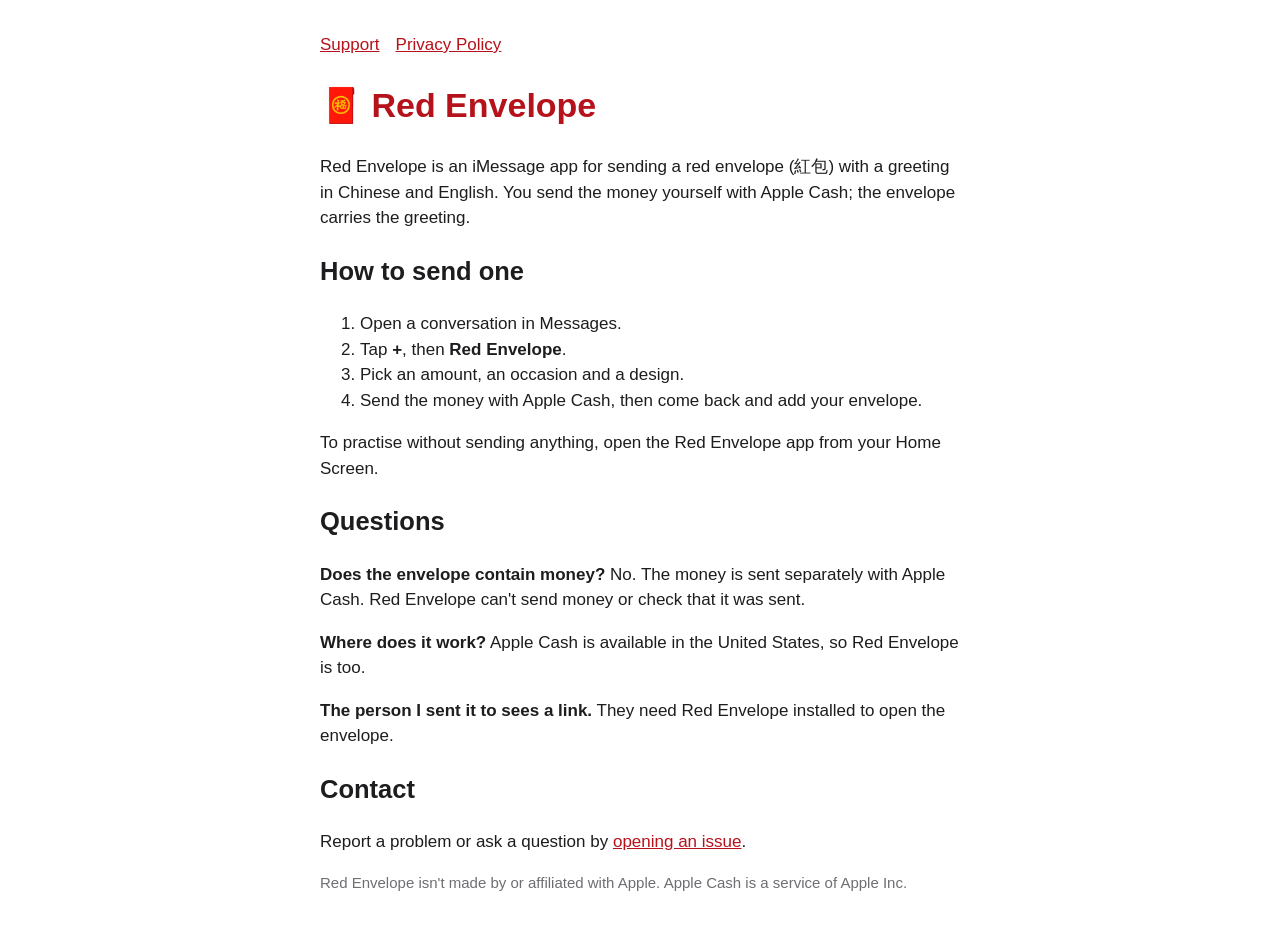
==== index.html @ f0222938 "Add support, privacy policy and envelope fallback pages Co-Authored-By: Claude Opus 5.5 <noreply@ant" ====
<!DOCTYPE html>
<html lang="en">
<head>
<meta charset="utf-8">
<meta name="viewport" content="width=device-width, initial-scale=1">
<title>Red Envelope: Support</title>
<link rel="stylesheet" href="style.css">
</head>
<body>
<nav><a href="./">Support</a><a href="privacy.html">Privacy Policy</a></nav>
<h1>🧧 Red Envelope</h1>
<p>Red Envelope is an iMessage app for sending a red envelope (紅包) with a greeting in Chinese and English. You send the money yourself with Apple Cash; the envelope carries the greeting.</p>

<h2>How to send one</h2>
<ol>
<li>Open a conversation in Messages.</li>
<li>Tap <strong>+</strong>, then <strong>Red Envelope</strong>.</li>
<li>Pick an amount, an occasion and a design.</li>
<li>Send the money with Apple Cash, then come back and add your envelope.</li>
</ol>
<p>To practise without sending anything, open the Red Envelope app from your Home Screen.</p>

<h2>Questions</h2>
<p><strong>Does the envelope contain money?</strong> No. The money is sent separately with Apple Cash. Red Envelope can't send money or check that it was sent.</p>
<p><strong>Where does it work?</strong> Apple Cash is available in the United States, so Red Envelope is too.</p>
<p><strong>The person I sent it to sees a link.</strong> They need Red Envelope installed to open the envelope.</p>

<h2>Contact</h2>
<p>Report a problem or ask a question by <a href="https://github.com/alberttwong/redenvelope-site/issues">opening an issue</a>.</p>

<p class="note">Red Envelope isn't made by or affiliated with Apple. Apple Cash is a service of Apple Inc.</p>
</body>
</html>
---- style.css ----
body { font: 17px/1.5 -apple-system, BlinkMacSystemFont, "PingFang TC", sans-serif; max-width: 640px; margin: 0 auto; padding: 32px 20px; color: #1d1d1f; }
h1 { color: #b5121b; }
a { color: #b5121b; }
.note { color: #6e6e73; font-size: 15px; }
nav a { margin-right: 16px; }
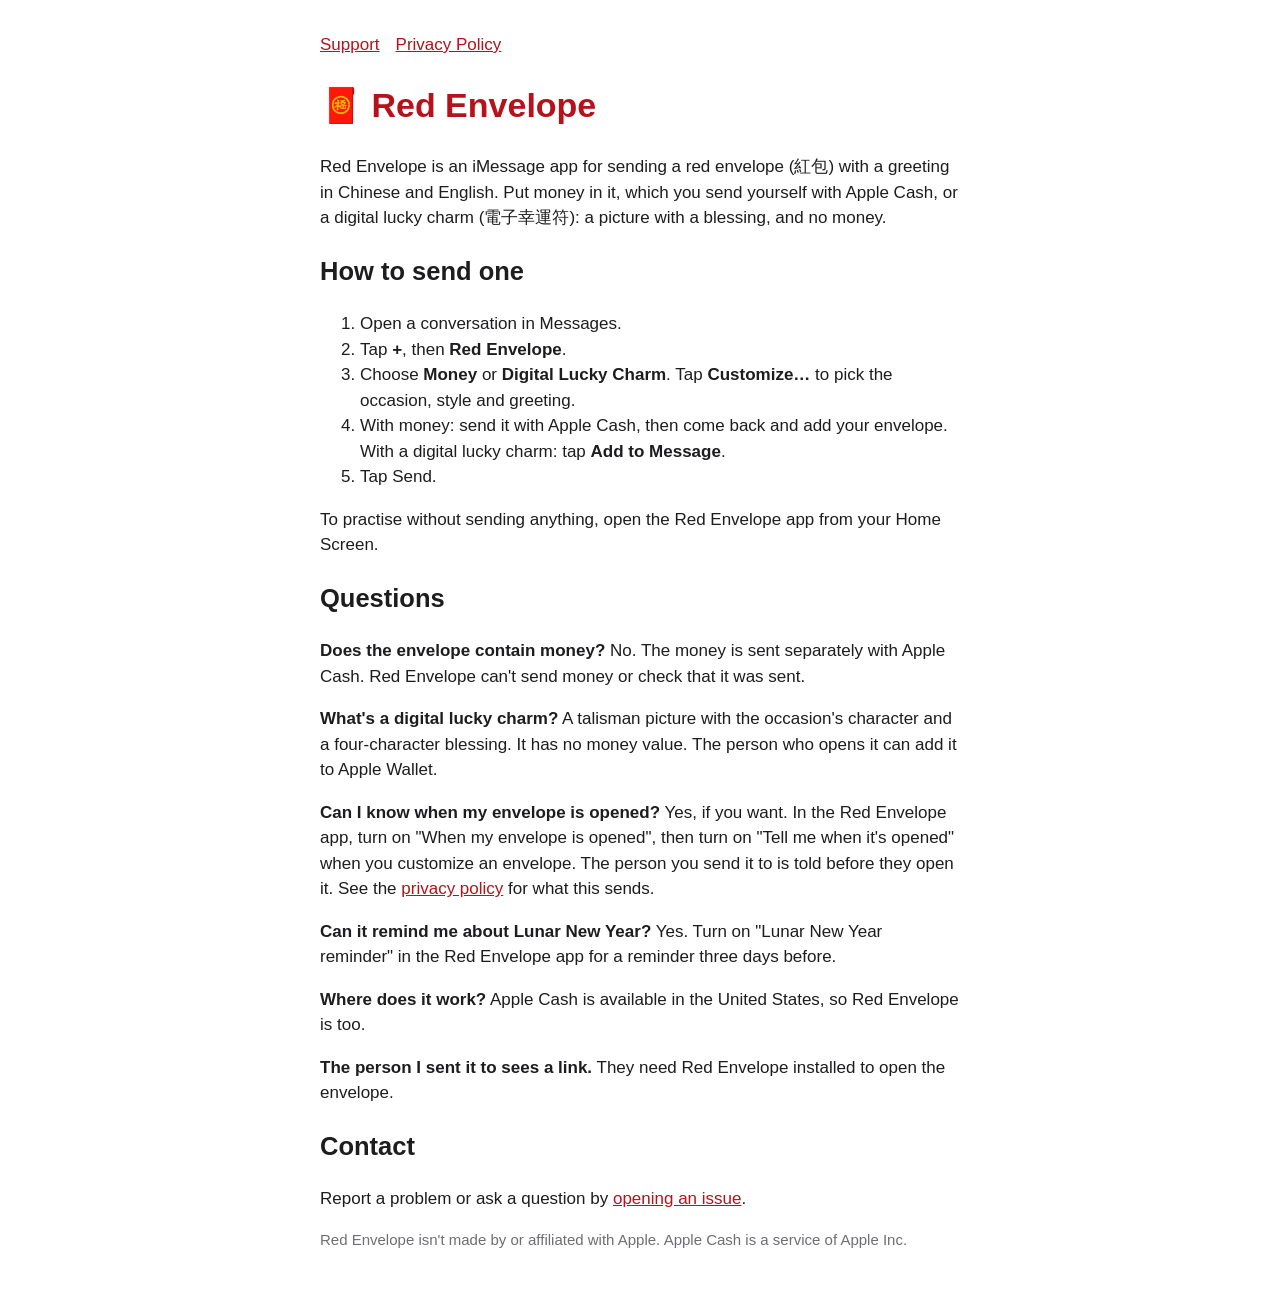
==== commit a8b83f7d: "Describe digital lucky charms, opened notices and Apple Wallet The privacy policy no longer says no " ====
--- a/index.html
+++ b/index.html
@@ -9,19 +9,23 @@
 <body>
 <nav><a href="./">Support</a><a href="privacy.html">Privacy Policy</a></nav>
 <h1>🧧 Red Envelope</h1>
-<p>Red Envelope is an iMessage app for sending a red envelope (紅包) with a greeting in Chinese and English. You send the money yourself with Apple Cash; the envelope carries the greeting.</p>
+<p>Red Envelope is an iMessage app for sending a red envelope (紅包) with a greeting in Chinese and English. Put money in it, which you send yourself with Apple Cash, or a digital lucky charm (電子幸運符): a picture with a blessing, and no money.</p>
 
 <h2>How to send one</h2>
 <ol>
 <li>Open a conversation in Messages.</li>
 <li>Tap <strong>+</strong>, then <strong>Red Envelope</strong>.</li>
-<li>Pick an amount, an occasion and a design.</li>
-<li>Send the money with Apple Cash, then come back and add your envelope.</li>
+<li>Choose <strong>Money</strong> or <strong>Digital Lucky Charm</strong>. Tap <strong>Customize…</strong> to pick the occasion, style and greeting.</li>
+<li>With money: send it with Apple Cash, then come back and add your envelope. With a digital lucky charm: tap <strong>Add to Message</strong>.</li>
+<li>Tap Send.</li>
 </ol>
 <p>To practise without sending anything, open the Red Envelope app from your Home Screen.</p>
 
 <h2>Questions</h2>
 <p><strong>Does the envelope contain money?</strong> No. The money is sent separately with Apple Cash. Red Envelope can't send money or check that it was sent.</p>
+<p><strong>What's a digital lucky charm?</strong> A talisman picture with the occasion's character and a four-character blessing. It has no money value. The person who opens it can add it to Apple Wallet.</p>
+<p><strong>Can I know when my envelope is opened?</strong> Yes, if you want. In the Red Envelope app, turn on "When my envelope is opened", then turn on "Tell me when it's opened" when you customize an envelope. The person you send it to is told before they open it. See the <a href="privacy.html">privacy policy</a> for what this sends.</p>
+<p><strong>Can it remind me about Lunar New Year?</strong> Yes. Turn on "Lunar New Year reminder" in the Red Envelope app for a reminder three days before.</p>
 <p><strong>Where does it work?</strong> Apple Cash is available in the United States, so Red Envelope is too.</p>
 <p><strong>The person I sent it to sees a link.</strong> They need Red Envelope installed to open the envelope.</p>
 
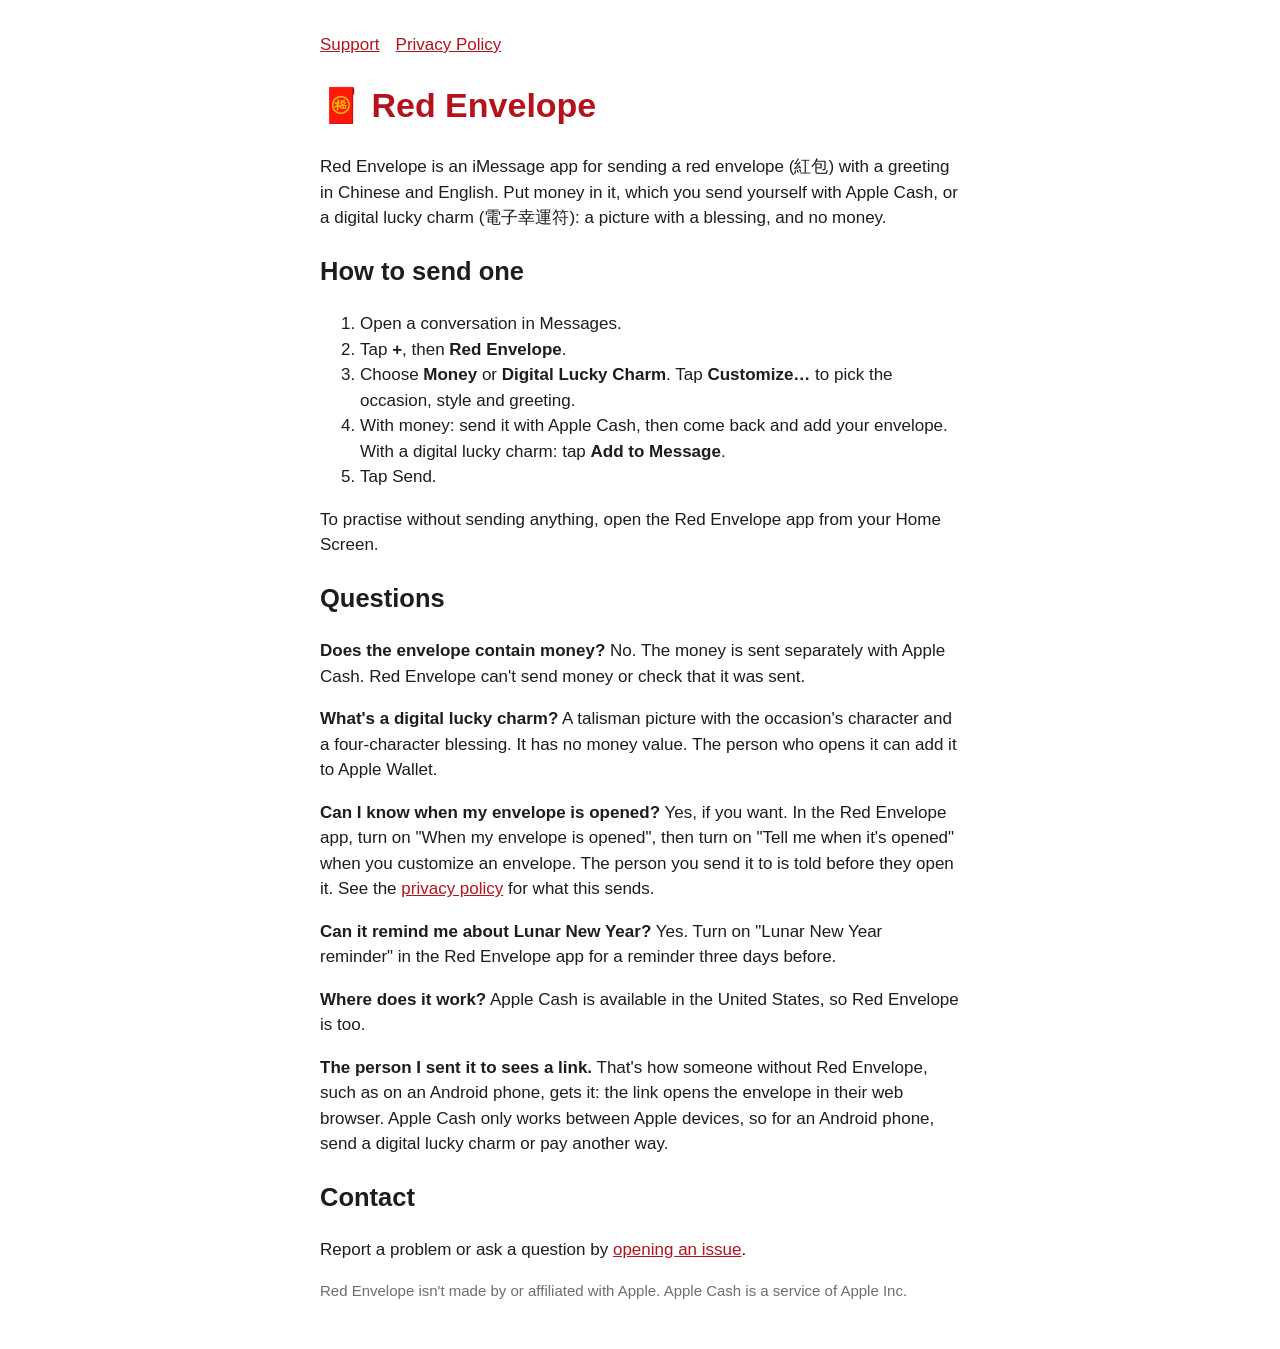
==== commit 8e3877fe: "Open the envelope in the browser for recipients without the app The open page now parses the envelop" ====
--- a/index.html
+++ b/index.html
@@ -27,7 +27,7 @@
 <p><strong>Can I know when my envelope is opened?</strong> Yes, if you want. In the Red Envelope app, turn on "When my envelope is opened", then turn on "Tell me when it's opened" when you customize an envelope. The person you send it to is told before they open it. See the <a href="privacy.html">privacy policy</a> for what this sends.</p>
 <p><strong>Can it remind me about Lunar New Year?</strong> Yes. Turn on "Lunar New Year reminder" in the Red Envelope app for a reminder three days before.</p>
 <p><strong>Where does it work?</strong> Apple Cash is available in the United States, so Red Envelope is too.</p>
-<p><strong>The person I sent it to sees a link.</strong> They need Red Envelope installed to open the envelope.</p>
+<p><strong>The person I sent it to sees a link.</strong> That's how someone without Red Envelope, such as on an Android phone, gets it: the link opens the envelope in their web browser. Apple Cash only works between Apple devices, so for an Android phone, send a digital lucky charm or pay another way.</p>
 
 <h2>Contact</h2>
 <p>Report a problem or ask a question by <a href="https://github.com/alberttwong/redenvelope-site/issues">opening an issue</a>.</p>
